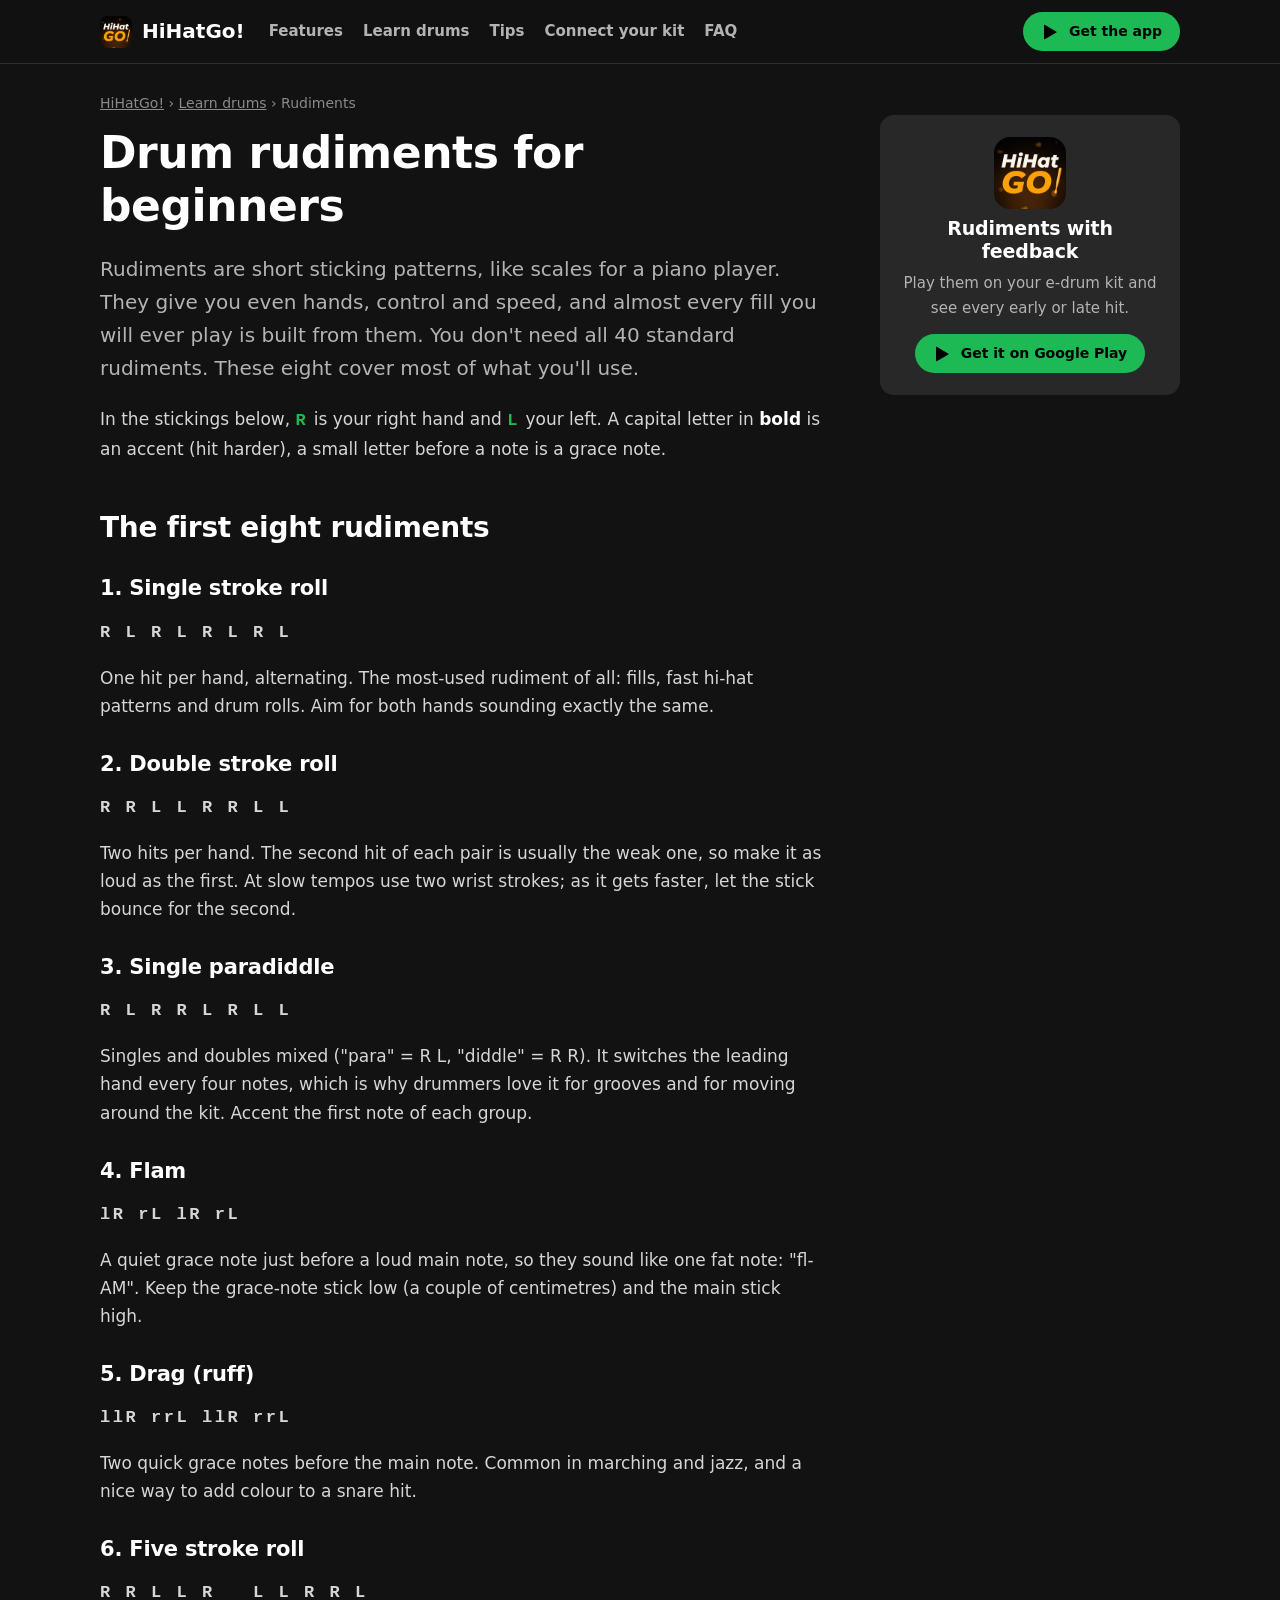
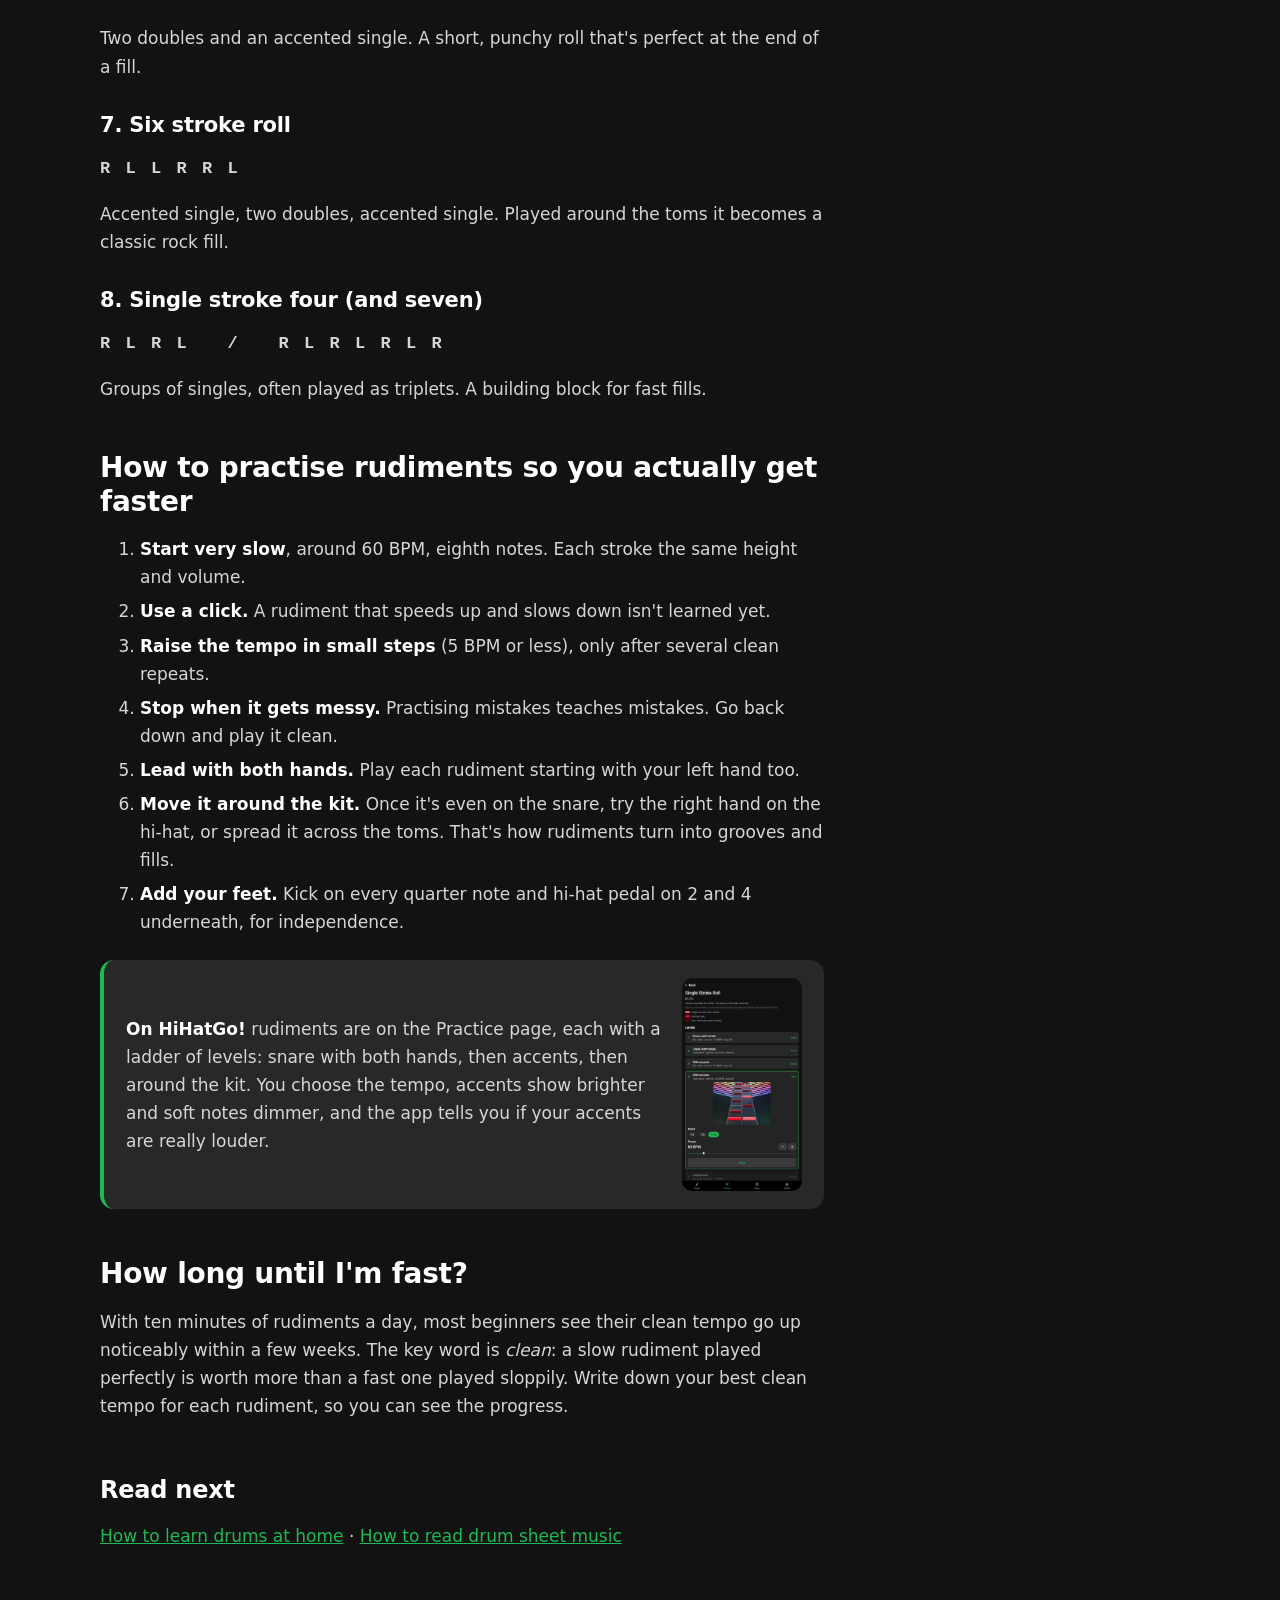
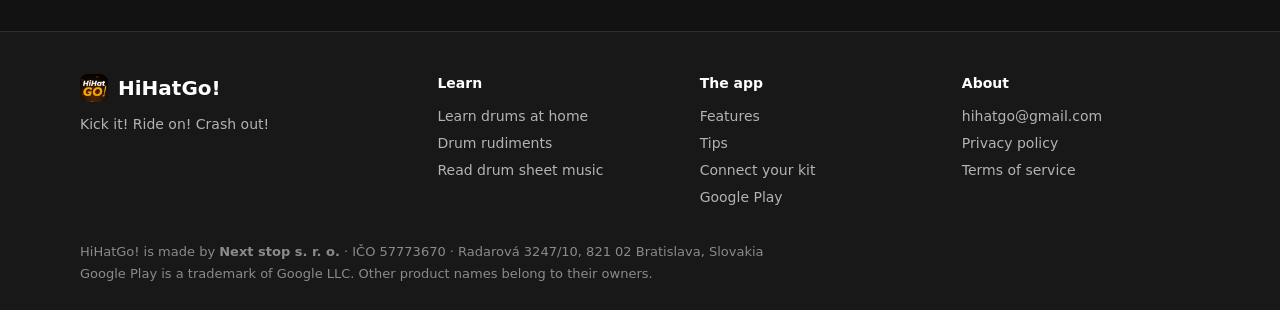
==== drum-rudiments.html @ 0863e2dc "New website: detailed features, Google Play links, learning guides (learn drums, rudiments, drum she" ====
<!doctype html>
<html lang="en">
<head>
<meta charset="utf-8">
<meta name="viewport" content="width=device-width, initial-scale=1">
<title>Drum rudiments for beginners – the first 8 to learn and how to practise them</title>
<meta name="description" content="The essential drum rudiments for beginners with stickings: single and double stroke rolls, paradiddle, flam, drag, five and six stroke rolls. Plus a simple way to practise them so you actually get faster.">
<link rel="canonical" href="https://hihatgo.com/drum-rudiments.html">
<meta property="og:type" content="website">
<meta property="og:site_name" content="HiHatGo!">
<meta property="og:title" content="Drum rudiments for beginners – the first 8 to learn and how to practise them">
<meta property="og:description" content="The essential drum rudiments for beginners with stickings: single and double stroke rolls, paradiddle, flam, drag, five and six stroke rolls. Plus a simple way to practise them so you actually get faster.">
<meta property="og:url" content="https://hihatgo.com/drum-rudiments.html">
<meta property="og:image" content="https://hihatgo.com/img/og.jpg">
<meta name="twitter:card" content="summary_large_image">
<meta name="theme-color" content="#121212">
<link rel="icon" href="icon.png">
<link rel="stylesheet" href="style.css">
<script type="application/ld+json">
{"@context":"https://schema.org","@type":"Article","headline":"Drum rudiments for beginners","author":{"@type":"Organization","name":"HiHatGo!"},"publisher":{"@type":"Organization","name":"HiHatGo!"},"mainEntityOfPage":"https://hihatgo.com/drum-rudiments.html"}
</script>
</head>
<body>
<header class="top"><div class="topin">
<a class="brand" href="index.html"><img src="icon.png" alt="" width="32" height="32">HiHatGo!</a>
<nav><a href="index.html#features">Features</a><a href="learn-drums.html">Learn drums</a><a href="tips.html">Tips</a><a href="setup.html">Connect your kit</a><a href="index.html#faq">FAQ</a></nav>
<a class="btn small" href="https://play.google.com/store/apps/details?id=com.drumhero.appv2"><svg class="pi" viewBox="0 0 24 24" aria-hidden="true"><path d="M4 2.8v18.4c0 .5.6.8 1 .5l15.6-9.2c.4-.2.4-.8 0-1L5 2.3c-.4-.3-1 0-1 .5z"/></svg>Get the app</a>
</div></header>
<main class="guide">

<p class="crumbs"><a href="index.html">HiHatGo!</a> › <a href="learn-drums.html">Learn drums</a> › Rudiments</p>
<div class="guidewrap">
<article class="prose">
<h1>Drum rudiments for beginners</h1>
<p class="intro">Rudiments are short sticking patterns, like scales for a piano player. They give you even hands,
control and speed, and almost every fill you will ever play is built from them. You don't need all 40 standard
rudiments. These eight cover most of what you'll use.</p>

<p>In the stickings below, <span class="stick">R</span> is your right hand and <span class="stick">L</span> your left.
A capital letter in <strong>bold</strong> is an accent (hit harder), a small letter before a note is a grace note.</p>

<h2>The first eight rudiments</h2>

<h3>1. Single stroke roll</h3>
<p class="stick">R L R L R L R L</p>
<p>One hit per hand, alternating. The most-used rudiment of all: fills, fast hi-hat patterns and drum rolls. Aim for
both hands sounding exactly the same.</p>

<h3>2. Double stroke roll</h3>
<p class="stick">R R L L R R L L</p>
<p>Two hits per hand. The second hit of each pair is usually the weak one, so make it as loud as the first. At slow
tempos use two wrist strokes; as it gets faster, let the stick bounce for the second.</p>

<h3>3. Single paradiddle</h3>
<p class="stick"><b>R</b> L R R <b>L</b> R L L</p>
<p>Singles and doubles mixed ("para" = R L, "diddle" = R R). It switches the leading hand every four notes, which is
why drummers love it for grooves and for moving around the kit. Accent the first note of each group.</p>

<h3>4. Flam</h3>
<p class="stick">lR rL lR rL</p>
<p>A quiet grace note just before a loud main note, so they sound like one fat note: "fl-AM". Keep the grace-note
stick low (a couple of centimetres) and the main stick high.</p>

<h3>5. Drag (ruff)</h3>
<p class="stick">llR rrL llR rrL</p>
<p>Two quick grace notes before the main note. Common in marching and jazz, and a nice way to add colour to a snare hit.</p>

<h3>6. Five stroke roll</h3>
<p class="stick">R R L L <b>R</b> &nbsp; L L R R <b>L</b></p>
<p>Two doubles and an accented single. A short, punchy roll that's perfect at the end of a fill.</p>

<h3>7. Six stroke roll</h3>
<p class="stick"><b>R</b> L L R R <b>L</b></p>
<p>Accented single, two doubles, accented single. Played around the toms it becomes a classic rock fill.</p>

<h3>8. Single stroke four (and seven)</h3>
<p class="stick">R L R L &nbsp; / &nbsp; R L R L R L R</p>
<p>Groups of singles, often played as triplets. A building block for fast fills.</p>

<h2>How to practise rudiments so you actually get faster</h2>
<ol>
<li><strong>Start very slow</strong>, around 60 BPM, eighth notes. Each stroke the same height and volume.</li>
<li><strong>Use a click.</strong> A rudiment that speeds up and slows down isn't learned yet.</li>
<li><strong>Raise the tempo in small steps</strong> (5 BPM or less), only after several clean repeats.</li>
<li><strong>Stop when it gets messy.</strong> Practising mistakes teaches mistakes. Go back down and play it clean.</li>
<li><strong>Lead with both hands.</strong> Play each rudiment starting with your left hand too.</li>
<li><strong>Move it around the kit.</strong> Once it's even on the snare, try the right hand on the hi-hat, or spread
it across the toms. That's how rudiments turn into grooves and fills.</li>
<li><strong>Add your feet.</strong> Kick on every quarter note and hi-hat pedal on 2 and 4 underneath, for
independence.</li>
</ol>

<div class="box app"><div><p><strong>On HiHatGo!</strong> rudiments are on the Practice page, each with a ladder of
levels: snare with both hands, then accents, then around the kit. You choose the tempo, accents show brighter and soft
notes dimmer, and the app tells you if your accents are really louder.</p></div>
<img src="img/08_exercise_levels.webp" alt="" loading="lazy"></div>

<h2>How long until I'm fast?</h2>
<p>With ten minutes of rudiments a day, most beginners see their clean tempo go up noticeably within a few weeks.
The key word is <em>clean</em>: a slow rudiment played perfectly is worth more than a fast one played sloppily.
Write down your best clean tempo for each rudiment, so you can see the progress.</p>

<div class="related"><h2>Read next</h2>
<p><a href="learn-drums.html">How to learn drums at home</a> · <a href="read-drum-sheet-music.html">How to read drum sheet music</a></p></div>
</article>
<aside class="sidecta"><div class="card"><img class="ic" src="icon.png" alt="">
<h3>Rudiments with feedback</h3>
<p>Play them on your e-drum kit and see every early or late hit.</p>
<a class="btn small" href="https://play.google.com/store/apps/details?id=com.drumhero.appv2"><svg class="pi" viewBox="0 0 24 24" aria-hidden="true"><path d="M4 2.8v18.4c0 .5.6.8 1 .5l15.6-9.2c.4-.2.4-.8 0-1L5 2.3c-.4-.3-1 0-1 .5z"/></svg>Get it on Google Play</a></div></aside>
</div>
</main>
<footer>
<div class="footin">
<div><a class="brand" href="index.html"><img src="icon.png" alt="" width="28" height="28">HiHatGo!</a>
<p>Kick it! Ride on! Crash out!</p></div>
<div><h4>Learn</h4><a href="learn-drums.html">Learn drums at home</a><a href="drum-rudiments.html">Drum rudiments</a>
<a href="read-drum-sheet-music.html">Read drum sheet music</a></div>
<div><h4>The app</h4><a href="index.html#features">Features</a><a href="tips.html">Tips</a>
<a href="setup.html">Connect your kit</a><a href="https://play.google.com/store/apps/details?id=com.drumhero.appv2">Google Play</a></div>
<div><h4>About</h4><a href="mailto:hihatgo@gmail.com">hihatgo@gmail.com</a><a href="privacy.html">Privacy policy</a>
<a href="terms.html">Terms of service</a></div>
</div>
<p class="legal">HiHatGo! is made by <strong>Next stop s. r. o.</strong> · IČO 57773670 · Radarová 3247/10, 821 02 Bratislava, Slovakia<br>
Google Play is a trademark of Google LLC. Other product names belong to their owners.</p>
</footer>
</body>
</html>
---- style.css ----
:root {
  --bg: #121212; --bg2: #181818; --card: #282828; --card2: #1f1f1f; --text: #ffffff; --muted: #b3b3b3;
  --dim: #8a8a8a; --accent: #1DB954; --accent2: #1ed760; --line: #2e2e2e; --mark: #5a4a00;
  --hat: #f5c542; --snare: #e5484d; --tom: #3e9bff; --kick: #9d7bff; --crash: #2ec5b6;
}
* { box-sizing: border-box; }
html { -webkit-text-size-adjust: 100%; scroll-behavior: smooth; scroll-padding-top: 80px; }
body { margin: 0; background: var(--bg); color: var(--text);
  font: 17px/1.65 system-ui, -apple-system, "Segoe UI", Roboto, sans-serif; }
a { color: var(--accent); }
img { max-width: 100%; height: auto; }
body { overflow-x: hidden; }
.hero > *, .feature > *, .guidewrap > * { min-width: 0; }
mark { background: var(--mark); color: inherit; padding: 0 2px; border-radius: 3px; }
h1, h2, h3 { line-height: 1.2; letter-spacing: -0.01em; }

/* top bar */
.top { position: sticky; top: 0; z-index: 10; background: rgba(18,18,18,.92); backdrop-filter: blur(10px);
  border-bottom: 1px solid var(--line); }
.topin { display: flex; align-items: center; gap: 24px; max-width: 1120px; margin: 0 auto; padding: 12px 20px; }
.brand { display: flex; align-items: center; gap: 10px; color: var(--text); text-decoration: none; font-weight: 800; font-size: 20px; }
.brand img { border-radius: 8px; }
nav { display: flex; gap: 20px; flex: 1; }
nav a { color: var(--muted); text-decoration: none; font-weight: 600; font-size: 15px; white-space: nowrap; }
nav a:hover { color: var(--text); }

/* buttons */
.btn { display: inline-flex; align-items: center; gap: 10px; background: var(--accent); color: #000;
  font-weight: 800; text-decoration: none; padding: 14px 28px; border-radius: 999px; font-size: 17px;
  transition: transform .15s, background .15s; }
.btn:hover { background: var(--accent2); transform: scale(1.03); }
.btn .pi { width: 18px; height: 18px; fill: currentColor; }
.btn.small { padding: 8px 18px; font-size: 14px; }
.btn.ghost { background: transparent; color: var(--text); border: 1px solid #555; }
.btn.ghost:hover { border-color: var(--text); }

main { max-width: 1120px; margin: 0 auto; padding: 0 20px 64px; }
main.text { max-width: 760px; }
main.text h1 { font-size: 34px; margin: 32px 0 4px; }
.updated { color: var(--muted); margin-top: 0; }

/* home: hero */
.hero { display: grid; grid-template-columns: 1.1fr .9fr; gap: 48px; align-items: center; padding: 56px 0 40px; }
.eyebrow { color: var(--accent); font-weight: 800; text-transform: uppercase; letter-spacing: .08em; font-size: 13px; margin: 0 0 12px; }
.hero h1 { font-size: 56px; line-height: 1.05; margin: 0 0 18px; font-weight: 900; }
.hero h1 span { color: var(--accent); }
.lead { font-size: 20px; color: var(--muted); margin: 0 0 28px; max-width: 560px; }
.ctas { display: flex; gap: 12px; flex-wrap: wrap; align-items: center; }
.small-note { color: var(--dim); font-size: 14px; margin: 14px 0 0; }
.phones { position: relative; height: 480px; }
.phones img { position: absolute; width: 240px; border-radius: 22px; box-shadow: 0 30px 60px rgba(0,0,0,.6);
  border: 6px solid #000; }
.phones img:nth-child(1) { left: 0; top: 40px; transform: rotate(-6deg); }
.phones img:nth-child(2) { left: 50%; margin-left: -120px; top: 0; z-index: 2; }
.phones img:nth-child(3) { right: 0; top: 40px; transform: rotate(6deg); }

/* strip of facts */
.facts { display: grid; grid-template-columns: repeat(4, 1fr); gap: 12px; margin: 8px 0 64px; }
.fact { background: var(--card2); border-radius: 12px; padding: 16px 18px; }
.fact b { display: block; font-size: 17px; }
.fact span { color: var(--muted); font-size: 14px; }

section { margin: 0 0 72px; }
.sechead { max-width: 720px; margin-bottom: 28px; }
.sechead h2 { font-size: 38px; margin: 0 0 10px; font-weight: 900; }
.sechead p { color: var(--muted); margin: 0; font-size: 18px; }

/* feature rows with a picture */
.feature { display: grid; grid-template-columns: 1fr 1fr; gap: 48px; align-items: center; margin: 0 0 56px; }
.feature.flip .ftext { order: 2; }
.feature h3 { font-size: 28px; margin: 0 0 12px; }
.feature p { color: var(--muted); margin: 0 0 12px; }
.feature ul { margin: 0; padding: 0; list-style: none; }
.feature li { padding: 6px 0 6px 28px; position: relative; color: #ddd; }
.feature li::before { content: ""; position: absolute; left: 4px; top: 15px; width: 10px; height: 10px; border-radius: 50%; background: var(--accent); }
.fpic { background: var(--card2); border-radius: 20px; padding: 28px; display: flex; justify-content: center; gap: 16px; }
.fpic img { border-radius: 14px; max-height: 520px; width: auto; max-width: 100%; object-fit: contain; }
.fpic.wide img { max-height: none; width: 100%; }

/* cards grid */
.grid { display: grid; grid-template-columns: repeat(3, 1fr); gap: 16px; }
.card { background: var(--card); border-radius: 14px; padding: 22px; text-decoration: none; color: var(--text); display: block; transition: background .15s; }
a.card:hover { background: #333; }
.card h3 { margin: 0 0 8px; font-size: 19px; }
.card p { margin: 0; color: var(--muted); font-size: 15px; }
.card .tag { display: inline-block; color: var(--accent); font-weight: 800; font-size: 12px; text-transform: uppercase; letter-spacing: .06em; margin-bottom: 10px; }
.card .more { color: var(--accent); font-weight: 700; font-size: 15px; display: inline-block; margin-top: 12px; }

/* screenshots row */
.shots { display: flex; gap: 16px; overflow-x: auto; padding-bottom: 12px; scroll-snap-type: x mandatory; }
.shots figure { margin: 0; flex: 0 0 220px; scroll-snap-align: start; }
.shots img { width: 220px; border-radius: 14px; display: block; background: var(--card); }
.shots figcaption { color: var(--muted); font-size: 14px; margin-top: 8px; }

/* FAQ */
details { background: var(--card2); border-radius: 12px; margin: 0 0 10px; padding: 0 20px; }
summary { cursor: pointer; font-weight: 700; padding: 16px 0; list-style: none; position: relative; padding-right: 30px; }
summary::-webkit-details-marker { display: none; }
summary::after { content: "+"; position: absolute; right: 0; top: 12px; font-size: 24px; color: var(--accent); }
details[open] summary::after { content: "–"; }
details p { color: var(--muted); margin: 0 0 16px; }

/* download band */
.band { background: linear-gradient(135deg, #1a3d27, #181818 70%); border-radius: 24px; padding: 48px; display: grid; grid-template-columns: 1fr auto; gap: 32px; align-items: center; }
.band h2 { font-size: 36px; margin: 0 0 10px; font-weight: 900; }
.band p { color: #cfcfcf; margin: 0; }

/* guides / long text */
main.guide { max-width: 1120px; }
.prose { max-width: 740px; }
.guide .crumbs { color: var(--dim); font-size: 14px; margin: 28px 0 0; }
.guide .crumbs a { color: var(--dim); }
.prose h1 { font-size: 44px; margin: 12px 0 14px; font-weight: 900; }
.prose .intro { font-size: 20px; color: var(--muted); }
.prose h2 { font-size: 28px; margin: 48px 0 12px; }
.prose h3 { font-size: 21px; margin: 32px 0 8px; }
.prose p, .prose li { color: #d6d6d6; }
.prose li { margin: 6px 0; }
.prose strong { color: var(--text); }
.toc { background: var(--card2); border-radius: 14px; padding: 18px 22px; margin: 24px 0; }
.toc b { display: block; margin-bottom: 6px; }
.toc ol { margin: 0; padding-left: 20px; }
.toc a { color: var(--muted); text-decoration: none; }
.toc a:hover { color: var(--accent); }
.box { background: var(--card); border-radius: 14px; padding: 18px 22px; margin: 24px 0; border-left: 4px solid var(--accent); }
.box p { margin: 6px 0; }
.box.app { display: grid; grid-template-columns: 1fr auto; gap: 20px; align-items: center; }
.box.app img { width: 120px; border-radius: 10px; }
table { border-collapse: collapse; width: 100%; margin: 16px 0; font-size: 15px; }
th, td { text-align: left; padding: 10px 12px; border-bottom: 1px solid var(--line); vertical-align: top; }
th { color: var(--muted); font-weight: 700; }
.stick { font-family: ui-monospace, Consolas, monospace; letter-spacing: .15em; color: var(--accent); font-weight: 700; }
.beat { font-family: ui-monospace, Consolas, monospace; background: var(--card2); border-radius: 12px; padding: 16px 20px;
  overflow-x: auto; white-space: pre; line-height: 1.5; font-size: 15px; color: #ddd; }
figure.svg { margin: 24px 0; background: #f7f4ec; border-radius: 14px; padding: 16px; }
figure.svg svg { width: 100%; height: auto; display: block; }
figure.svg figcaption { color: #444; font-size: 14px; margin-top: 8px; }
.sidecta { position: sticky; top: 90px; }
.guidewrap { display: grid; grid-template-columns: minmax(0, 740px) 300px; gap: 56px; align-items: start; }
.sidecta .card { text-align: center; }
.sidecta img.ic { width: 72px; border-radius: 16px; }
.sidecta .btn { margin-top: 14px; }
.related { margin-top: 56px; }
.related h2 { font-size: 24px; }

/* tips page */
.tipcat { margin: 48px 0 0; }
.tipcat h2 { font-size: 26px; margin: 0 0 16px; }
.tipgrid { display: grid; grid-template-columns: repeat(2, 1fr); gap: 14px; }
.tip { background: var(--card); border-radius: 14px; padding: 20px 22px; }
.tip h3 { margin: 0 0 6px; font-size: 18px; }
.tip p { margin: 0; color: var(--muted); font-size: 15.5px; }

/* footer */
footer { border-top: 1px solid var(--line); color: var(--muted); font-size: 14px; padding: 40px 20px 28px; background: var(--bg2); }
.footin { max-width: 1120px; margin: 0 auto; display: grid; grid-template-columns: 1.4fr 1fr 1fr 1fr; gap: 24px; }
.footin h4 { color: var(--text); margin: 0 0 10px; font-size: 14px; }
.footin a:not(.brand) { display: block; color: var(--muted); text-decoration: none; margin: 4px 0; }
.footin a:hover { color: var(--text); }
.footin p { margin: 8px 0 0; }
.legal { max-width: 1120px; margin: 28px auto 0; font-size: 13px; color: var(--dim); }

@media (max-width: 960px) {
  nav { display: none; }
  .topin { justify-content: space-between; }
  .hero { grid-template-columns: 1fr; padding-top: 32px; }
  .hero h1 { font-size: 42px; }
  .phones { height: 360px; max-width: 460px; margin: 0 auto; width: 100%; }
  .phones img { width: 180px; }
  .phones img:nth-child(2) { margin-left: -90px; }
  .facts { grid-template-columns: repeat(2, 1fr); }
  .feature { grid-template-columns: 1fr; gap: 24px; }
  .feature.flip .ftext { order: 0; }
  .grid { grid-template-columns: 1fr; }
  .band { grid-template-columns: 1fr; padding: 32px; }
  .guidewrap { grid-template-columns: 1fr; }
  .sidecta { position: static; }
  .tipgrid { grid-template-columns: 1fr; }
  .footin { grid-template-columns: 1fr 1fr; }
  .prose h1 { font-size: 34px; }
  .sechead h2 { font-size: 30px; }
}
@media (max-width: 520px) {
  .phones { height: 300px; }
  .phones img { width: 150px; border-width: 4px; }
  .phones img:nth-child(2) { margin-left: -75px; }
  .fpic { padding: 16px; }
  .fpic img { max-height: 420px; }
}
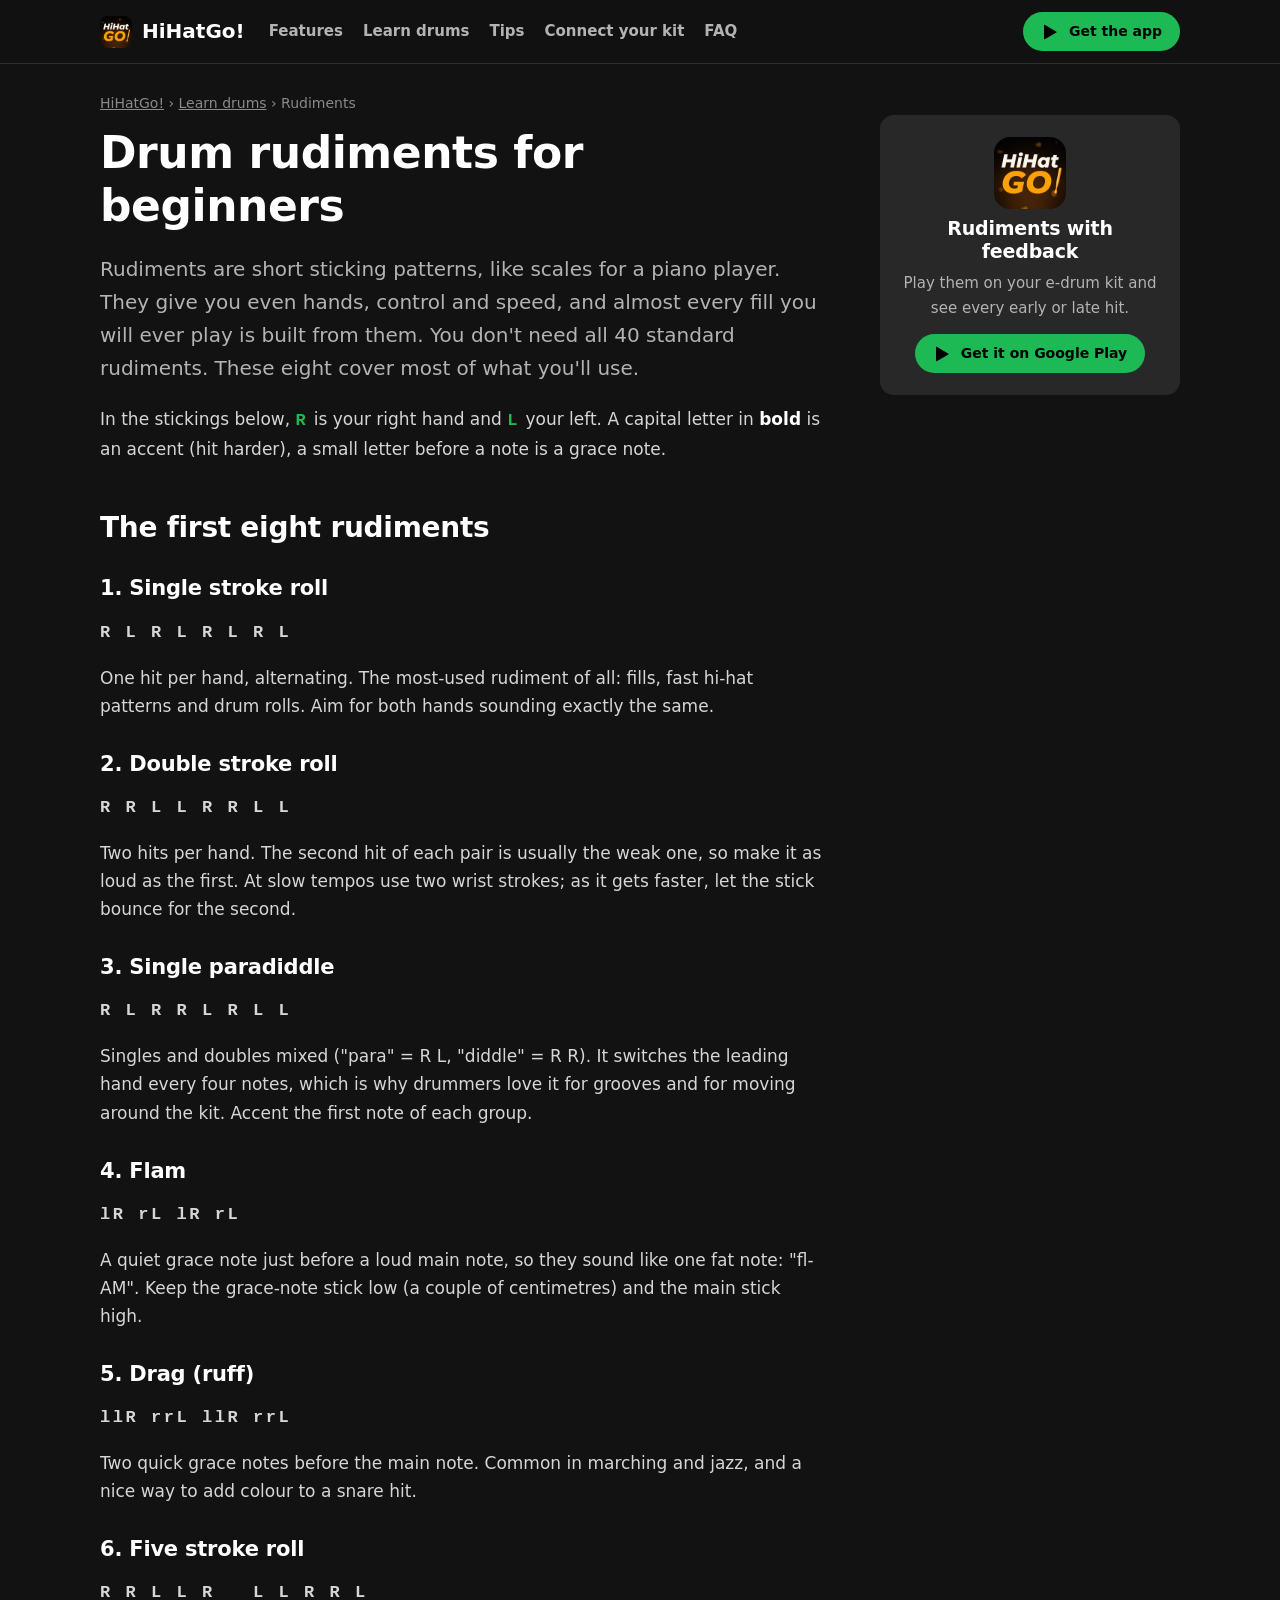
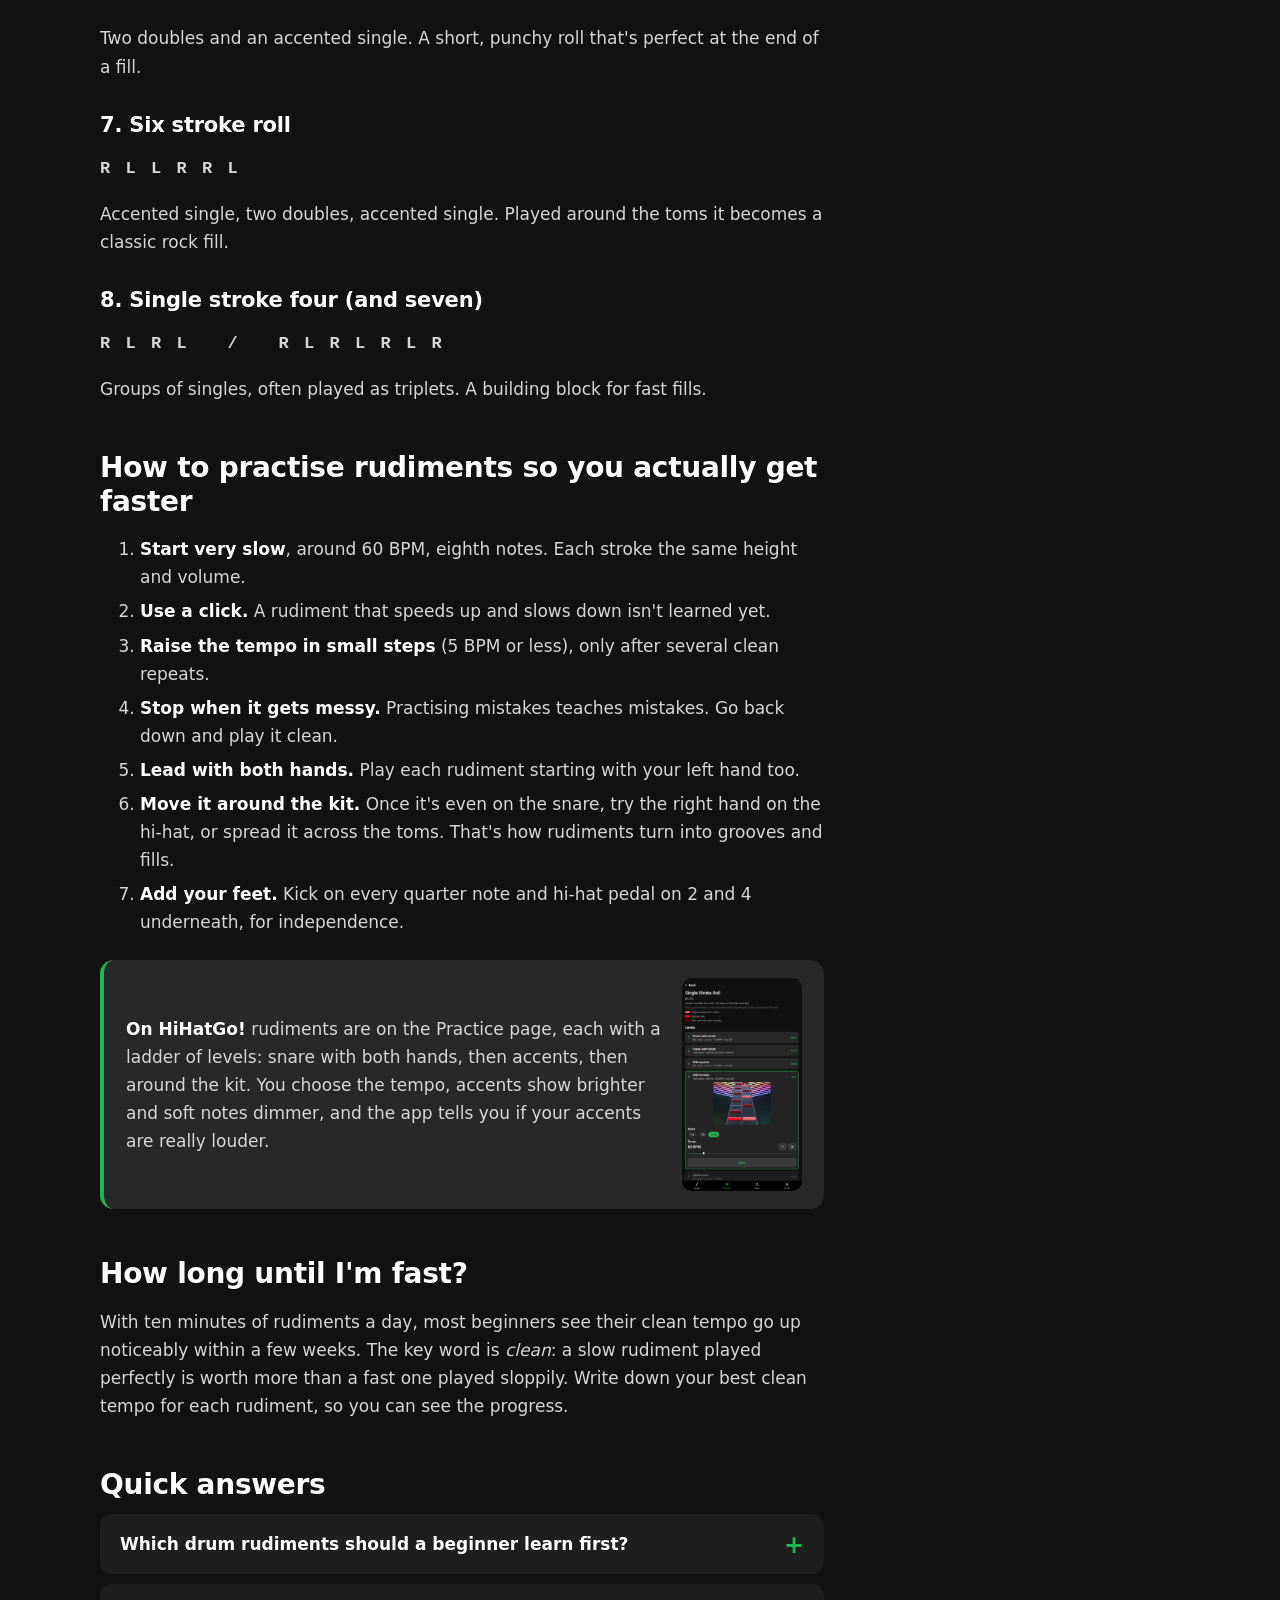
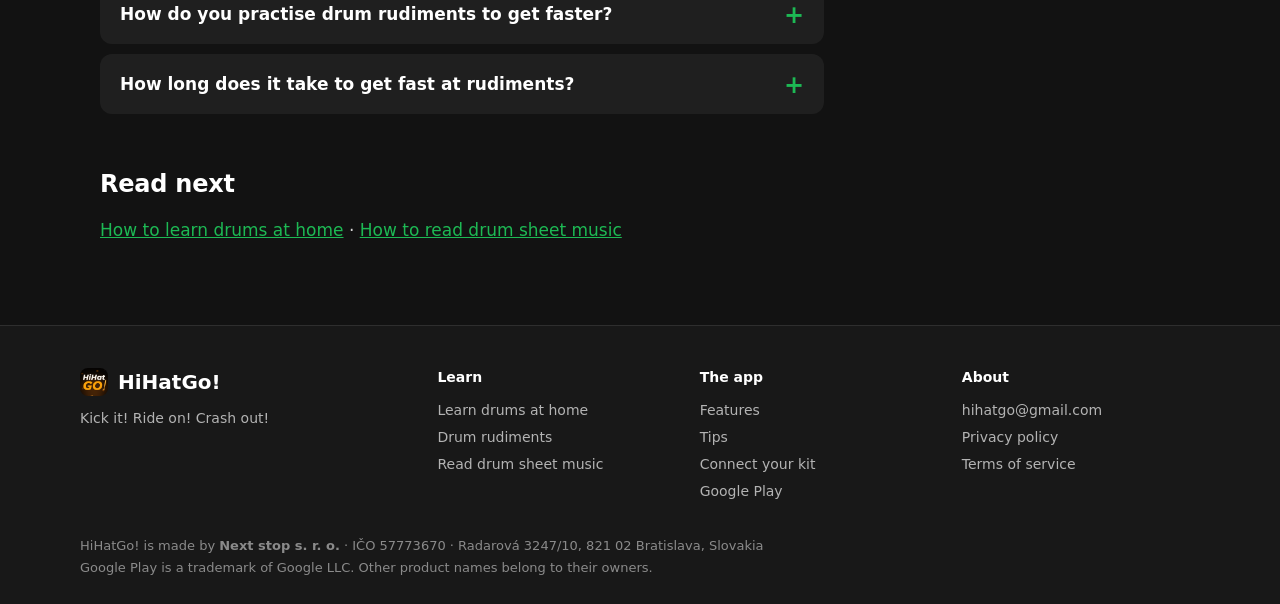
==== commit a0b72aa6: "AI search: llms.txt, AI crawlers allowed, quick answers and FAQ labels on guides" ====
--- a/drum-rudiments.html
+++ b/drum-rudiments.html
@@ -16,15 +16,19 @@
 <meta name="theme-color" content="#121212">
 <link rel="icon" href="icon.png">
 <link rel="stylesheet" href="style.css">
+<script src="site.js" defer></script>
 <script type="application/ld+json">
 {"@context":"https://schema.org","@type":"Article","headline":"Drum rudiments for beginners","author":{"@type":"Organization","name":"HiHatGo!"},"publisher":{"@type":"Organization","name":"HiHatGo!"},"mainEntityOfPage":"https://hihatgo.com/drum-rudiments.html"}
 </script>
+<script type="application/ld+json">{"@context": "https://schema.org", "@type": "BreadcrumbList", "itemListElement": [{"@type": "ListItem", "position": 1, "name": "HiHatGo!", "item": "https://hihatgo.com/"}, {"@type": "ListItem", "position": 2, "name": "Drum rudiments for beginners", "item": "https://hihatgo.com/drum-rudiments.html"}]}</script>
+<script type="application/ld+json">{"@context": "https://schema.org", "@type": "FAQPage", "mainEntity": [{"@type": "Question", "name": "Which drum rudiments should a beginner learn first?", "acceptedAnswer": {"@type": "Answer", "text": "Start with the single stroke roll, the double stroke roll and the single paradiddle. Then add the flam, the drag, and the five and six stroke rolls."}}, {"@type": "Question", "name": "How do you practise drum rudiments to get faster?", "acceptedAnswer": {"@type": "Answer", "text": "Start very slow, around 60 BPM, with every stroke the same height and volume. Raise the tempo by 5 BPM or less, and only after several clean repeats. Write down your best clean tempo."}}, {"@type": "Question", "name": "How long does it take to get fast at rudiments?", "acceptedAnswer": {"@type": "Answer", "text": "With about ten minutes of rudiments a day, most beginners see their clean tempo go up noticeably within a few weeks."}}]}</script>
 </head>
 <body>
 <header class="top"><div class="topin">
 <a class="brand" href="index.html"><img src="icon.png" alt="" width="32" height="32">HiHatGo!</a>
 <nav><a href="index.html#features">Features</a><a href="learn-drums.html">Learn drums</a><a href="tips.html">Tips</a><a href="setup.html">Connect your kit</a><a href="index.html#faq">FAQ</a></nav>
 <a class="btn small" href="https://play.google.com/store/apps/details?id=com.drumhero.appv2"><svg class="pi" viewBox="0 0 24 24" aria-hidden="true"><path d="M4 2.8v18.4c0 .5.6.8 1 .5l15.6-9.2c.4-.2.4-.8 0-1L5 2.3c-.4-.3-1 0-1 .5z"/></svg>Get the app</a>
+<details class="mmenu"><summary aria-label="Menu"><i></i><i></i><i></i></summary><div class="mlist"><a href="index.html#features">Features</a><a href="learn-drums.html">Learn drums</a><a href="tips.html">Tips</a><a href="setup.html">Connect your kit</a><a href="index.html#faq">FAQ</a></div></details>
 </div></header>
 <main class="guide">
 
@@ -100,6 +104,14 @@
 The key word is <em>clean</em>: a slow rudiment played perfectly is worth more than a fast one played sloppily.
 Write down your best clean tempo for each rudiment, so you can see the progress.</p>
 
+<h2 id="quick-answers">Quick answers</h2>
+<details><summary>Which drum rudiments should a beginner learn first?</summary>
+<p>Start with the single stroke roll, the double stroke roll and the single paradiddle. Then add the flam, the drag, and the five and six stroke rolls.</p></details>
+<details><summary>How do you practise drum rudiments to get faster?</summary>
+<p>Start very slow, around 60 BPM, with every stroke the same height and volume. Raise the tempo by 5 BPM or less, and only after several clean repeats. Write down your best clean tempo.</p></details>
+<details><summary>How long does it take to get fast at rudiments?</summary>
+<p>With about ten minutes of rudiments a day, most beginners see their clean tempo go up noticeably within a few weeks.</p></details>
+
 <div class="related"><h2>Read next</h2>
 <p><a href="learn-drums.html">How to learn drums at home</a> · <a href="read-drum-sheet-music.html">How to read drum sheet music</a></p></div>
 </article>
--- a/style.css
+++ b/style.css
@@ -23,6 +23,7 @@
 nav { display: flex; gap: 20px; flex: 1; }
 nav a { color: var(--muted); text-decoration: none; font-weight: 600; font-size: 15px; white-space: nowrap; }
 nav a:hover { color: var(--text); }
+.mmenu, .ftabs { display: none; }
 
 /* buttons */
 .btn { display: inline-flex; align-items: center; gap: 10px; background: var(--accent); color: #000;
@@ -161,8 +162,41 @@
 .legal { max-width: 1120px; margin: 28px auto 0; font-size: 13px; color: var(--dim); }
 
 @media (max-width: 960px) {
+  /* phones/tablets: the menu is a drop-down behind the three-line button */
   nav { display: none; }
-  .topin { justify-content: space-between; }
+  .topin { justify-content: space-between; gap: 12px; }
+  .topin .btn.small { margin-left: auto; }
+  .mmenu { display: block; position: relative; background: none; margin: 0; padding: 0; border-radius: 0; }
+  .mmenu summary { list-style: none; cursor: pointer; width: 40px; height: 40px; border-radius: 50%; background: var(--card);
+    display: flex; flex-direction: column; align-items: center; justify-content: center; gap: 4px; padding: 0; }
+  .mmenu summary::-webkit-details-marker { display: none; }
+  .mmenu summary::after, .mmenu[open] summary::after { content: none; }
+  .mmenu summary i { display: block; width: 18px; height: 2px; background: var(--text); border-radius: 2px; }
+  .mmenu[open] summary { background: #3a3a3a; }
+  .mlist { position: absolute; right: 0; top: 48px; background: var(--card); border-radius: 12px; padding: 6px;
+    min-width: 220px; box-shadow: 0 16px 40px rgba(0,0,0,.6); }
+  .mlist a { display: block; color: var(--text); text-decoration: none; font-weight: 600; padding: 12px 14px; border-radius: 8px; }
+  .mlist a:hover { background: #333; }
+  /* home: one feature at a time, picked with the buttons above them */
+  .js .ftabs { display: flex; flex-wrap: wrap; gap: 8px; margin: 0 0 22px; }
+  .ftabs button { background: var(--card); color: var(--text); border: 0; font: inherit; font-weight: 700; font-size: 14px;
+    padding: 8px 14px; border-radius: 999px; cursor: pointer; }
+  .ftabs button.on { background: var(--text); color: #000; }
+  .js .feature:not(.on) { display: none; }
+  .js .shotsec { display: none; }
+  /* guides and tips: each part opens when you tap its heading */
+  .js .fold > h2 { cursor: pointer; position: relative; padding-right: 34px; margin: 0; padding-top: 16px; padding-bottom: 16px;
+    border-bottom: 1px solid var(--line); font-size: 21px; }
+  .js .fold > h2::after { content: "+"; position: absolute; right: 4px; top: 12px; font-size: 26px; color: var(--accent); }
+  .js .fold.open > h2::after { content: "–"; }
+  .js .fold:not(.open) > :not(h2) { display: none; }
+  .js .fold.open > h2 { border-bottom: 0; }
+  .js .fold.open { padding-bottom: 12px; border-bottom: 1px solid var(--line); }
+  .js .tipcat.fold { margin: 0; }
+  .js .hasfolds .toc { display: none; }
+  section { margin-bottom: 44px; }
+  .feature { margin-bottom: 36px; }
+  .facts { margin-bottom: 40px; }
   .hero { grid-template-columns: 1fr; padding-top: 32px; }
   .hero h1 { font-size: 42px; }
   .phones { height: 360px; max-width: 460px; margin: 0 auto; width: 100%; }
@@ -181,6 +215,41 @@
   .sechead h2 { font-size: 30px; }
 }
 @media (max-width: 520px) {
+  body { font-size: 16px; }
+  .hero { padding: 20px 0 24px; gap: 24px; }
+  .hero h1 { font-size: 36px; }
+  .lead { font-size: 17px; margin-bottom: 20px; }
+  .facts { gap: 8px; }
+  .fact { padding: 12px 14px; }
+  .fact b { font-size: 15px; }
+  .fact span { font-size: 13px; }
+  .sechead { margin-bottom: 18px; }
+  .sechead h2 { font-size: 26px; }
+  .sechead p { font-size: 16px; }
+  /* feature rows: picture small, next to the heading and text, instead of a full screen of picture each */
+  .feature { display: grid; grid-template-columns: 1fr 110px; gap: 0 14px; align-items: start; }
+  .feature .ftext { display: contents; }
+  .feature h3 { grid-column: 1; grid-row: 1; font-size: 22px; margin-bottom: 8px; }
+  .feature .ftext > p:first-of-type { grid-column: 1; grid-row: 2; font-size: 15.5px; }
+  .feature .fpic { grid-column: 2; grid-row: 1 / span 2; padding: 0; background: none; border-radius: 0; }
+  .feature .fpic img { max-height: none; width: 110px; border-radius: 10px; }
+  .feature ul, .feature .ftext > p:not(:first-of-type) { grid-column: 1 / -1; }
+  .feature li { padding: 3px 0 3px 22px; font-size: 15px; }
+  .feature li::before { top: 11px; width: 8px; height: 8px; }
+  .shots figure { flex-basis: 150px; }
+  .shots img { width: 150px; }
+  /* guide cards two per row, title only */
+  .grid { grid-template-columns: 1fr 1fr; gap: 10px; }
+  .card { padding: 14px; }
+  .card h3 { font-size: 16px; margin: 0; }
+  .card p { display: none; }
+  .card .tag { font-size: 11px; margin-bottom: 6px; }
+  .card .more { font-size: 14px; margin-top: 8px; }
+  .band { padding: 24px; gap: 18px; }
+  .band h2 { font-size: 28px; }
+  .tipcat { margin-top: 32px; }
+  .tip { padding: 14px 16px; }
+  .prose h2 { margin-top: 36px; }
   .phones { height: 300px; }
   .phones img { width: 150px; border-width: 4px; }
   .phones img:nth-child(2) { margin-left: -75px; }
